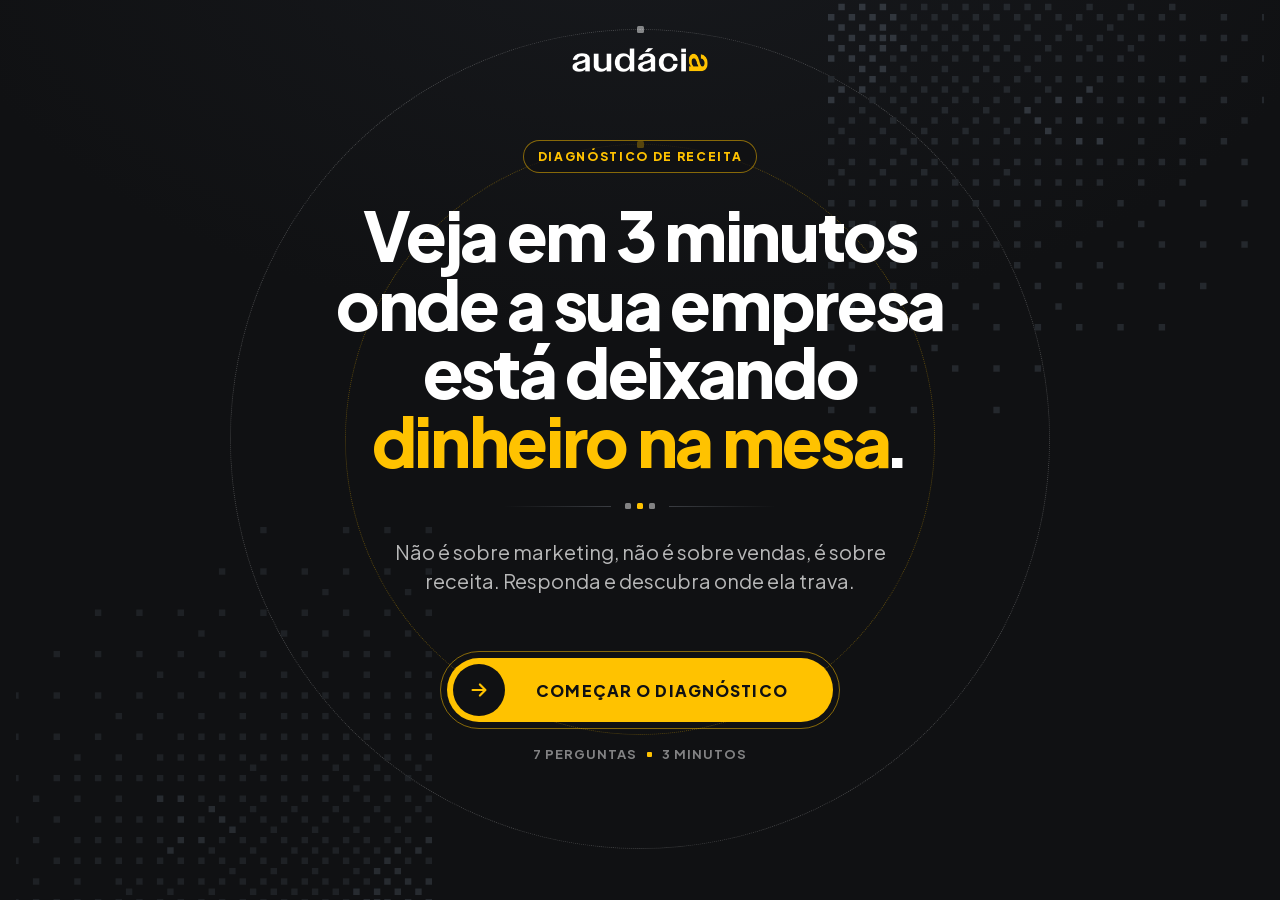
==== diagnostico/index.html @ 3add1a3a "Quiz da receita: v1 · 12/10/2026 (prévia)" ====
<!doctype html>
<html lang="pt-BR">
<head>
<meta charset="utf-8">
<meta name="viewport" content="width=device-width, initial-scale=1, viewport-fit=cover">
<meta name="robots" content="noindex, nofollow">
<meta name="theme-color" content="#101113">
<title>Diagnóstico de receita · Audácia</title>
<meta name="description" content="Não é sobre marketing, não é sobre vendas, é sobre receita. Responda e descubra onde ela trava.">
<meta property="og:type" content="website">
<meta property="og:locale" content="pt_BR">
<meta property="og:site_name" content="Audácia">
<meta property="og:title" content="Veja em 3 minutos onde a sua empresa está deixando dinheiro na mesa.">
<meta property="og:description" content="Não é sobre marketing, não é sobre vendas, é sobre receita. Responda e descubra onde ela trava.">
<meta property="og:url" content="https://audacia.marketing/diagnostico/">
<meta property="og:image" content="https://audacia.marketing/diagnostico/og.png?v=39b192f3">
<meta property="og:image:width" content="1200">
<meta property="og:image:height" content="630">
<meta property="og:image:alt" content="Veja em 3 minutos onde a sua empresa está deixando dinheiro na mesa.">
<meta name="twitter:card" content="summary_large_image">
<meta name="twitter:title" content="Veja em 3 minutos onde a sua empresa está deixando dinheiro na mesa.">
<meta name="twitter:description" content="Não é sobre marketing, não é sobre vendas, é sobre receita. Responda e descubra onde ela trava.">
<meta name="twitter:image" content="https://audacia.marketing/diagnostico/og.png?v=39b192f3">
<!-- ══════════ bloco de medição (gerado pelo montar.mjs a partir do quiz.config.js) ══════════ -->
<script>window.QUIZ_RUNTIME={servidor:"https://uwsrhlifgdpmkezduimk.supabase.co/functions/v1/audacia-quiz"};window.AUDACIA_TRACKER={endpoint:"https://uwsrhlifgdpmkezduimk.supabase.co/functions/v1/tracker-pixel",key:"531800281d17a03a5f799f5c4f04bb41"};</script>
<script src="tracker.js" defer></script>
<!-- ══════════ fim do bloco de medição ══════════ -->
<link rel="preload" href="fontes/plus-jakarta-sans-latin.woff2" as="font" type="font/woff2" crossorigin>
<link rel="stylesheet" href="estilo.css?v=35fe2734">
<script type="module" src="app.js?v=35fe2734"></script>
</head>
<body>
<div class="palco">
  <header class="topo">
    <img class="marca" src="marca/logo-480.png" width="480" height="85" alt="Audácia">
    <button class="voltar" id="voltar" type="button" hidden>Voltar</button>
  </header>

  <!-- abertura -->
  <section class="tela tela-abertura" data-tela="abertura">
    <div class="ab-anel" aria-hidden="true"><i></i><i></i></div>
    <div class="grafismo grafismo-a" aria-hidden="true"></div>
    <div class="grafismo grafismo-b" aria-hidden="true"></div>
    <div class="abertura-corpo">
      <p class="abertura-selo" id="abertura-selo">Diagnóstico de receita</p>
      <h1 class="abertura-titulo" id="abertura-titulo">Veja em 3 minutos onde a sua empresa está deixando <span class="acento">dinheiro na mesa</span><span class="pontuacao">.</span></h1>
      <div class="ornamento" aria-hidden="true"><i></i><span><b></b><b></b><b></b></span><i></i></div>
      <p class="abertura-apoio" id="abertura-apoio">Não é sobre marketing, não é sobre vendas, é sobre receita. Responda e descubra onde ela trava.</p>
    </div>
    <div class="abertura-pe">
      <button class="cta" id="comecar" type="button">
        <span class="cta-pista">
          <span class="cta-disco" aria-hidden="true"><svg viewBox="0 0 24 24"><path d="M5 12h13M13 6l6 6-6 6"/></svg></span>
          <span class="cta-txt" id="comecar-txt">Começar o diagnóstico</span>
          <span class="cta-brilho" aria-hidden="true"></span>
        </span>
      </button>
      <p class="abertura-linha" id="abertura-linha"><span>7 perguntas</span><b></b><span>3 minutos</span></p>
    </div>
  </section>

  <!-- pergunta -->
  <section class="tela tela-pergunta" data-tela="pergunta" hidden>
    <aside class="trilha" aria-hidden="true">
      <p class="trilha-n"><b id="trilha-n">1</b><span> de <span id="trilha-total">7</span></span></p>
      <ol class="trilha-blocos" id="trilha-blocos"></ol>
    </aside>
    <div class="pergunta-coluna">
      <div class="progresso" role="progressbar" aria-valuemin="0" aria-valuemax="7" aria-valuenow="1" aria-label="Progresso">
        <div class="progresso-trilho"><div class="progresso-barra" id="progresso-barra"></div></div>
        <div class="progresso-txt"><span><span id="progresso-n">1</span> de <span id="progresso-total">7</span></span><span class="progresso-bloco" id="progresso-bloco"></span></div>
      </div>
      <div class="pergunta" id="pergunta">
        <h2 class="pergunta-titulo" id="pergunta-titulo" tabindex="-1"></h2>
        <div class="opcoes" id="opcoes" role="radiogroup" aria-labelledby="pergunta-titulo"></div>
      </div>
    </div>
  </section>

  <!-- captura -->
  <section class="tela tela-captura" data-tela="captura" hidden>
    <div class="captura-cabeca">
      <div class="progresso progresso-cheio" aria-hidden="true">
        <div class="progresso-trilho"><div class="progresso-barra" style="width:100%"></div></div>
      </div>
      <div class="ornamento ornamento-cheio" aria-hidden="true"><i></i><span><b></b><b></b><b></b></span><i></i></div>
      <h2 class="captura-titulo" id="captura-titulo" tabindex="-1"></h2>
    </div>
    <form class="form" id="form" novalidate>
      <label class="campo"><span id="l-nome"></span>
        <input name="nome" id="f-nome" autocomplete="name" required maxlength="120"></label>
      <label class="campo"><span id="l-whatsapp"></span>
        <input name="whatsapp" id="f-whatsapp" type="tel" inputmode="numeric" autocomplete="tel-national" placeholder="(00) 00000-0000" required maxlength="16"></label>
      <label class="campo"><span id="l-empresa"></span>
        <input name="empresa" id="f-empresa" autocomplete="organization" required maxlength="120"></label>
      <label class="campo campo-lista"><span id="l-segmento"></span>
        <select name="segmento" id="f-segmento"><option value="">Escolha</option></select></label>
      <label class="campo" id="campo-outro" hidden><span id="l-segmento-outro"></span>
        <input name="segmento_outro" id="f-segmento-outro" maxlength="80"></label>
      <fieldset class="faixas"><legend id="l-faturamento"></legend><div id="f-faturamento"></div></fieldset>
      <label class="autoriza"><input type="checkbox" id="f-autoriza" required><span id="l-autoriza"></span></label>
      <p class="form-erro" id="form-erro" role="alert" hidden></p>
      <button class="cta" id="enviar" type="submit">
        <span class="cta-pista">
          <span class="cta-disco" aria-hidden="true"><svg viewBox="0 0 24 24"><path d="M5 12h13M13 6l6 6-6 6"/></svg></span>
          <span class="cta-txt" id="enviar-txt"></span>
          <span class="cta-brilho" aria-hidden="true"></span>
        </span>
      </button>
    </form>
  </section>

  <!-- resultado -->
  <section class="tela tela-resultado" data-tela="resultado" hidden>
    <div class="resultado-notas">
      <p class="rotulo" id="r-rotulo-notas"></p>
      <div class="notas" id="notas"></div>
    </div>
    <div class="resultado-leitura">
      <div class="diagnostico">
        <div class="ornamento" aria-hidden="true"><i></i><span><b></b><b></b><b></b></span><i></i></div>
        <h2 class="diag-titulo" id="diag-titulo" tabindex="-1"></h2>
        <p class="diag-texto" id="diag-texto"></p>
      </div>
      <div class="video" id="video"></div>
    </div>
  </section>
</div>
</body>
</html>
---- diagnostico/estilo.css ----
/* Audácia · quiz da receita.
   Celular primeiro e centralizado (pedido dele, 12/10). Computador tem layout próprio a partir de
   1024px: abertura em palco, pergunta com a trilha dos três blocos ao lado, captura e resultado
   em duas colunas.
   Tokens da home da Audácia: preto #101113, amarelo #ffc200, Plus Jakarta Sans, botão em pílula,
   campo em LINHA com o foco no filete, linguagem de pontos (quadradinhos). */
@font-face {
  font-family: 'Plus Jakarta Sans';
  src: url('fontes/plus-jakarta-sans-latin.woff2') format('woff2');
  font-weight: 200 800;
  font-display: swap;
}
:root {
  --preto: #101113;
  --preto-elevado: #16181b;
  --preto-elevado-2: #1c2025;
  --amarelo: #ffc200;
  --amarelo-hover: #e6af00;
  --amarelo-ativo: #c99700;
  --amarelo-fundo: #1f1c12;
  --amarelo-filete: rgba(255, 194, 0, 0.5);
  --branco: #ffffff;
  --branco-70: rgba(255, 255, 255, 0.70);
  --branco-48: rgba(255, 255, 255, 0.48);
  --ponto-vazio: #2a2d30;
  --borda: #3a3d42;
  --erro: #ff6a55;
  --raio-m: 1rem;
  --raio-pilula: 999px;
  --fonte: 'Plus Jakarta Sans', system-ui, -apple-system, sans-serif;
  --dur: 220ms;
  --curva: cubic-bezier(0.2, 0.7, 0.2, 1);
}
* { box-sizing: border-box; }
html { -webkit-text-size-adjust: 100%; }
body {
  margin: 0;
  background: var(--preto);
  color: var(--branco);
  font-family: var(--fonte);
  font-size: 1.0625rem;
  line-height: 1.45;
  -webkit-font-smoothing: antialiased;
}
button, input, select { font: inherit; color: inherit; }
[hidden] { display: none !important; }

.palco {
  position: relative;
  max-width: 34rem;
  margin: 0 auto;
  min-height: 100svh;
  padding: max(16px, env(safe-area-inset-top)) 20px max(24px, env(safe-area-inset-bottom));
  display: flex;
  flex-direction: column;
  overflow: hidden;
}
.topo {
  position: relative;
  z-index: 3;
  display: flex;
  align-items: center;
  justify-content: center;
  height: 44px;
  margin-bottom: 8px;
}
.marca { width: 116px; height: auto; display: block; }
.voltar {
  position: absolute;
  left: 0;
  top: 50%;
  transform: translateY(-50%);
  background: none;
  border: 0;
  padding: 10px 12px 10px 0;
  color: var(--branco-70);
  font-size: 0.875rem;
  font-weight: 600;
  cursor: pointer;
}
.voltar::before { content: '← '; }
.voltar:hover { color: var(--branco); }

.tela { position: relative; flex: 1; display: flex; flex-direction: column; animation: entra 420ms var(--curva) both; }
@keyframes entra { from { opacity: 0; transform: translateY(12px); } to { opacity: 1; transform: none; } }

.rotulo {
  margin: 0 0 14px;
  font-size: 0.8125rem;
  font-weight: 700;
  letter-spacing: 0.1em;
  text-transform: uppercase;
  color: var(--branco-48);
  text-align: center;
}

/* ── ornamento: filete · três pontos (o do meio amarelo) · filete ── */
.ornamento {
  display: flex;
  align-items: center;
  justify-content: center;
  gap: 14px;
  width: min(100%, 17rem);
  margin: 0 auto;
}
.ornamento i { flex: 1; height: 1px; background: linear-gradient(90deg, transparent, var(--borda)); }
.ornamento i:last-child { background: linear-gradient(90deg, var(--borda), transparent); }
.ornamento span { display: flex; gap: 6px; }
.ornamento b { width: 6px; height: 6px; border-radius: 1.5px; background: var(--branco-48); }
.ornamento b:nth-child(2) { background: var(--amarelo); }

/* ── o botão de começar: pista amarela dentro de um anel, disco com a seta que desliza no toque ── */
.cta {
  position: relative;
  display: block;
  width: 100%;
  max-width: 23rem;
  margin: 0 auto;
  padding: 6px;
  border: 1.5px solid var(--amarelo-filete);
  border-radius: var(--raio-pilula);
  background: transparent;
  cursor: pointer;
  -webkit-tap-highlight-color: transparent;
}
.cta::after { /* o anel respira pra fora, devagar */
  content: '';
  position: absolute;
  inset: -1.5px;
  border-radius: inherit;
  border: 1.5px solid var(--amarelo);
  opacity: 0;
  animation: anel 2.8s var(--curva) infinite 1.4s;
  pointer-events: none;
}
@keyframes anel { 0% { opacity: 0.55; transform: scale(1); } 70%, 100% { opacity: 0; transform: scale(1.08, 1.35); } }
.cta-pista {
  position: relative;
  display: flex;
  align-items: center;
  height: 60px;
  border-radius: var(--raio-pilula);
  background: var(--amarelo);
  overflow: hidden;
  transition: background var(--dur);
}
.cta-disco {
  position: absolute;
  z-index: 2;
  left: 6px;
  top: 50%;
  display: grid;
  place-items: center;
  width: 48px;
  height: 48px;
  margin-top: -24px;
  border-radius: 50%;
  background: var(--preto);
  transition: left 420ms var(--curva);
}
.cta-disco svg { width: 22px; height: 22px; fill: none; stroke: var(--amarelo); stroke-width: 2.4; stroke-linecap: round; stroke-linejoin: round; animation: seta 1.8s ease-in-out infinite; }
@keyframes seta { 0%, 100% { transform: translateX(-1px); } 50% { transform: translateX(3px); } }
.cta-txt {
  position: relative;
  z-index: 1;
  flex: 1;
  padding: 0 22px 0 62px;
  text-align: center;
  color: var(--preto);
  font-size: 0.9375rem;
  font-weight: 800;
  letter-spacing: 0.07em;
  text-transform: uppercase;
  white-space: nowrap;
  transition: opacity 260ms;
}
.cta-brilho {
  position: absolute;
  inset: 0;
  background: linear-gradient(105deg, transparent 35%, rgba(255, 255, 255, 0.55) 50%, transparent 65%);
  transform: translateX(-110%);
  animation: brilho 4.2s ease-in-out infinite 0.8s;
  pointer-events: none;
}
@keyframes brilho { 0% { transform: translateX(-110%); } 30%, 100% { transform: translateX(110%); } }
.cta:hover .cta-pista { background: var(--amarelo-hover); }
.cta:active .cta-pista { background: var(--amarelo-ativo); }
.cta:focus-visible { outline: 2px solid var(--branco); outline-offset: 4px; }
.cta.indo .cta-disco { left: calc(100% - 54px); }
.cta.indo .cta-txt { opacity: 0; }
.cta.indo::after, .cta.indo .cta-brilho { animation: none; opacity: 0; }
.cta[aria-busy="true"] { pointer-events: none; }
.cta[aria-busy="true"] .cta-disco { left: calc(50% - 24px); }
.cta[aria-busy="true"] .cta-disco svg { display: none; }
.cta[aria-busy="true"] .cta-disco::after {
  content: ''; width: 20px; height: 20px; border-radius: 50%;
  border: 2.4px solid var(--amarelo); border-right-color: transparent; animation: gira 700ms linear infinite;
}
.cta[aria-busy="true"] .cta-txt { opacity: 0; }
@keyframes gira { to { transform: rotate(360deg); } }

/* ── abertura ── */
.tela-abertura { align-items: center; justify-content: center; gap: 44px; text-align: center; padding: 2vh 0 4vh; }
.ab-anel { /* órbita pontilhada atrás do título, com um ponto dando a volta em cada anel */
  position: absolute;
  z-index: 0;
  left: 50%;
  top: 38%;
  width: 150vw;
  max-width: 640px;
  aspect-ratio: 1;
  transform: translate(-50%, -50%);
  pointer-events: none;
}
.ab-anel i {
  position: absolute;
  inset: 0;
  border-radius: 50%;
  border: 1.5px dotted rgba(255, 255, 255, 0.22);
  animation: orbita 60s linear infinite;
}
.ab-anel i:last-child { inset: 14%; border-color: rgba(255, 194, 0, 0.3); animation-duration: 40s; animation-direction: reverse; }
.ab-anel i::before {
  content: '';
  position: absolute;
  left: 50%;
  top: -4px;
  width: 7px;
  height: 7px;
  margin-left: -3.5px;
  border-radius: 1.5px;
  background: var(--amarelo);
}
.ab-anel i:first-child::before { background: var(--branco-48); }
@keyframes orbita { to { transform: rotate(360deg); } }
.grafismo {
  position: absolute;
  z-index: 0;
  width: 360px;
  height: 360px;
  background: url('marca/canto-dither.svg') no-repeat center / contain;
  filter: brightness(1.8);
  pointer-events: none;
}
.grafismo-a { top: -120px; right: -170px; }
.grafismo-b { bottom: -150px; left: -190px; transform: rotate(180deg); opacity: 0.7; }
.abertura-corpo { position: relative; z-index: 1; display: flex; flex-direction: column; align-items: center; gap: 22px; padding-top: 2vh; }
.abertura-selo {
  margin: 0;
  padding: 7px 14px;
  border: 1px solid var(--amarelo-filete);
  border-radius: var(--raio-pilula);
  color: var(--amarelo);
  font-size: 0.75rem;
  font-weight: 800;
  letter-spacing: 0.14em;
  text-transform: uppercase;
  background: rgba(16, 17, 19, 0.7);
}
.abertura-titulo {
  margin: 0;
  font-size: clamp(2.3rem, 1.1rem + 6.4vw, 3.6rem);
  font-weight: 800;
  line-height: 1.02;
  letter-spacing: -0.035em;
  text-wrap: balance;
}
.acento { color: var(--amarelo); }
.pontuacao { margin-left: -0.1em; } /* o ponto da Plus Jakarta a 800 tem folga grande depois da palavra */
.abertura-apoio { margin: 0; max-width: 24rem; color: var(--branco-70); font-size: 1.0625rem; text-wrap: pretty; }
.abertura-pe { position: relative; z-index: 1; width: 100%; }
.abertura-linha {
  display: flex;
  align-items: center;
  justify-content: center;
  gap: 10px;
  margin: 16px 0 0;
  font-size: 0.8125rem;
  font-weight: 700;
  letter-spacing: 0.08em;
  text-transform: uppercase;
  color: var(--branco-48);
}
.abertura-linha b { width: 5px; height: 5px; border-radius: 1px; background: var(--amarelo); }

/* ── progresso ── */
.progresso { margin: 4px 0 32px; }
.progresso-trilho { height: 4px; border-radius: 4px; background: var(--ponto-vazio); overflow: hidden; }
.progresso-barra { height: 100%; width: 0; background: var(--amarelo); border-radius: 4px; transition: width 420ms var(--curva); }
.progresso-txt {
  display: flex;
  justify-content: center;
  gap: 10px;
  margin-top: 12px;
  font-size: 0.8125rem;
  font-weight: 600;
  color: var(--branco-48);
  font-variant-numeric: tabular-nums;
}
.progresso-txt > span:first-child span:first-child { color: var(--branco); }
.progresso-bloco { letter-spacing: 0.1em; text-transform: uppercase; font-weight: 800; color: var(--amarelo); }
.progresso-bloco::before { content: '·'; margin-right: 10px; color: var(--branco-48); }
.progresso-cheio { margin-bottom: 26px; }
.trilha { display: none; }

/* ── pergunta ── */
.pergunta { animation: entra 360ms var(--curva) both; }
.pergunta-titulo {
  margin: 0 0 28px;
  font-size: clamp(1.6rem, 1.1rem + 2.6vw, 2.15rem);
  font-weight: 750;
  line-height: 1.12;
  letter-spacing: -0.02em;
  text-align: center;
  text-wrap: balance;
  outline: none;
}
.opcoes { display: flex; flex-direction: column; gap: 10px; }
.opcao {
  display: flex;
  align-items: center;
  gap: 14px;
  width: 100%;
  min-height: 64px;
  padding: 14px 18px 14px 14px;
  border: 1px solid var(--borda);
  border-radius: var(--raio-m);
  background: var(--preto-elevado);
  text-align: left;
  font-size: 1.0625rem;
  font-weight: 600;
  line-height: 1.3;
  cursor: pointer;
  transition: border-color var(--dur), background var(--dur), transform var(--dur) var(--curva);
}
.opcao .letra {
  flex: none;
  display: grid;
  place-items: center;
  width: 32px;
  height: 32px;
  border-radius: 8px;
  background: var(--preto-elevado-2);
  color: var(--branco-70);
  font-size: 0.8125rem;
  font-weight: 800;
  transition: background var(--dur), color var(--dur);
}
@media (hover: hover) {
  .opcao:hover { border-color: var(--branco-48); }
  .opcao:hover .letra { color: var(--branco); }
}
.opcao:active { transform: scale(0.99); }
.opcao:focus-visible { outline: 2px solid var(--amarelo); outline-offset: 2px; }
.opcao[aria-checked="true"] { border-color: var(--amarelo); background: var(--amarelo-fundo); }
.opcao[aria-checked="true"] .letra { background: var(--amarelo); color: var(--preto); }

/* ── captura ── */
.captura-titulo {
  margin: 22px 0 30px;
  font-size: clamp(1.75rem, 1.2rem + 2.8vw, 2.35rem);
  font-weight: 800;
  line-height: 1.08;
  letter-spacing: -0.025em;
  text-align: center;
  text-wrap: balance;
  outline: none;
}
.form { display: flex; flex-direction: column; gap: 22px; }
.campo { display: block; }
.campo > span, .faixas legend {
  display: block;
  margin-bottom: 4px;
  padding: 0;
  font-size: 0.8125rem;
  font-weight: 700;
  letter-spacing: 0.06em;
  text-transform: uppercase;
  color: var(--branco-70);
}
.campo input, .campo select {
  display: block;
  width: 100%;
  height: 48px;
  padding: 0 2px;
  border: 0;
  border-bottom: 1.5px solid var(--borda);
  border-radius: 0;
  background: transparent;
  font-size: 1.125rem;
  font-weight: 600;
  outline: none;
  transition: border-color var(--dur);
  -webkit-appearance: none;
  appearance: none;
}
.campo input::placeholder { color: var(--branco-48); font-weight: 500; }
.campo input:focus, .campo select:focus { border-bottom-color: var(--amarelo); }
.campo-lista { position: relative; }
.campo-lista::after { content: '⌄'; position: absolute; right: 4px; bottom: 14px; color: var(--branco-48); pointer-events: none; }
.campo select option { background: var(--preto-elevado); color: var(--branco); }
.campo input[aria-invalid="true"] { border-bottom-color: var(--erro); }
.faixas { margin: 0; padding: 0; border: 0; min-width: 0; }
.faixas legend { margin-bottom: 12px; }
#f-faturamento { display: flex; flex-wrap: wrap; gap: 8px; }
.faixa { position: relative; }
.faixa input { position: absolute; opacity: 0; pointer-events: none; }
.faixa span {
  display: block;
  padding: 10px 14px;
  border: 1px solid var(--borda);
  border-radius: var(--raio-pilula);
  font-size: 0.9375rem;
  font-weight: 600;
  cursor: pointer;
  transition: border-color var(--dur), background var(--dur), color var(--dur);
}
.faixa input:checked + span { border-color: var(--amarelo); background: var(--amarelo); color: var(--preto); }
.faixa input:focus-visible + span { outline: 2px solid var(--amarelo); outline-offset: 2px; }
.autoriza { display: flex; gap: 12px; align-items: flex-start; font-size: 0.9375rem; color: var(--branco-70); cursor: pointer; }
.autoriza input {
  flex: none;
  width: 22px;
  height: 22px;
  margin: 1px 0 0;
  border: 1.5px solid var(--branco-48);
  border-radius: 6px;
  background: transparent;
  -webkit-appearance: none;
  appearance: none;
  display: grid;
  place-items: center;
  cursor: pointer;
}
.autoriza input:checked { background: var(--amarelo); border-color: var(--amarelo); }
.autoriza input:checked::after { content: ''; width: 10px; height: 6px; border: solid var(--preto); border-width: 0 0 2.5px 2.5px; transform: translateY(-1px) rotate(-45deg); }
.autoriza input:focus-visible { outline: 2px solid var(--amarelo); outline-offset: 2px; }
.autoriza.invalido input { border-color: var(--erro); }
.form-erro { margin: 0; color: var(--erro); font-size: 0.9375rem; font-weight: 600; text-align: center; }
.form .cta { margin-top: 8px; }

/* ── resultado ── */
.tela-resultado { padding-top: 8px; }
.notas { display: flex; flex-direction: column; gap: 10px; margin-bottom: 40px; }
.nota {
  display: grid;
  grid-template-columns: 1fr auto;
  align-items: end;
  gap: 4px 16px;
  padding: 18px 18px 16px;
  border: 1px solid var(--borda);
  border-radius: var(--raio-m);
  background: var(--preto-elevado);
}
.nota-nome { font-size: 1.0625rem; font-weight: 800; }
.nota-pergunta { grid-column: 1; font-size: 0.875rem; color: var(--branco-48); }
.nota-valor {
  grid-row: 1 / span 2;
  grid-column: 2;
  font-size: 2.75rem;
  font-weight: 800;
  line-height: 0.9;
  letter-spacing: -0.04em;
  font-variant-numeric: tabular-nums;
}
.nota-valor small { font-size: 0.9375rem; font-weight: 700; letter-spacing: 0; color: var(--branco-48); }
.nota-pontos { grid-column: 1 / -1; display: grid; grid-template-columns: repeat(10, 1fr); gap: 5px; margin-top: 12px; }
.nota-pontos i { display: block; aspect-ratio: 1; border-radius: 3px; background: var(--ponto-vazio); }
.nota-pontos i.cheio { background: var(--branco); }
.nota-pontos i.meio { background: linear-gradient(90deg, var(--branco) 50%, var(--ponto-vazio) 50%); }
.nota.furo { border-color: var(--amarelo); background: var(--amarelo-fundo); }
.nota.furo .nota-valor { grid-row: 2 / span 2; color: var(--amarelo); }
.nota.furo .nota-pontos i.cheio { background: var(--amarelo); }
.nota.furo .nota-pontos i.meio { background: linear-gradient(90deg, var(--amarelo) 50%, var(--ponto-vazio) 50%); }
.nota-selo {
  grid-column: 1 / -1;
  justify-self: start;
  margin-bottom: 6px;
  padding: 3px 9px;
  border-radius: var(--raio-pilula);
  background: var(--amarelo);
  color: var(--preto);
  font-size: 0.6875rem;
  font-weight: 800;
  letter-spacing: 0.1em;
  text-transform: uppercase;
}
.diagnostico { margin-bottom: 30px; text-align: center; }
.diagnostico .ornamento { margin-bottom: 26px; }
.diag-titulo {
  margin: 0 0 14px;
  font-size: clamp(2rem, 1.2rem + 4vw, 2.9rem);
  font-weight: 800;
  line-height: 1.04;
  letter-spacing: -0.03em;
  text-wrap: balance;
  outline: none;
}
.diag-texto { margin: 0 auto; max-width: 30rem; font-size: 1.1875rem; color: var(--branco-70); text-wrap: pretty; }
.video {
  position: relative;
  aspect-ratio: 4 / 5;
  max-height: 70svh;
  margin: 0 0 16px;
  border-radius: var(--raio-m);
  overflow: hidden;
  background: var(--preto-elevado);
}
.video iframe, .video video { position: absolute; inset: 0; width: 100%; height: 100%; border: 0; object-fit: cover; }
.video-reservado {
  position: absolute;
  inset: 0;
  display: flex;
  flex-direction: column;
  align-items: center;
  justify-content: center;
  gap: 14px;
  background: url('marca/radial-dither.svg') no-repeat center / 120%;
  color: var(--branco-70);
  font-size: 0.875rem;
  font-weight: 700;
  letter-spacing: 0.1em;
  text-transform: uppercase;
}
.video-reservado b {
  display: grid;
  place-items: center;
  width: 64px;
  height: 64px;
  border-radius: 50%;
  background: var(--amarelo);
  color: var(--preto);
  font-size: 1.25rem;
  padding-left: 4px;
  box-shadow: 0 0 0 8px rgba(255, 194, 0, 0.14);
}

/* ── tablet: a mesma coluna, mais ar ── */
@media (min-width: 640px) {
  .palco { padding-top: 28px; }
  .marca { width: 128px; }
  .grafismo { width: 480px; height: 480px; }
  .video { aspect-ratio: 16 / 10; }
}

/* ── computador ── */
@media (min-width: 1024px) {
  body { background: radial-gradient(1200px 700px at 50% -10%, #17191d 0%, var(--preto) 60%); }
  .palco { max-width: 78rem; padding: 32px 56px 48px; }
  .topo { height: 56px; margin-bottom: 0; }
  .marca { width: 136px; }
  .voltar { font-size: 0.9375rem; }
  .tela { padding-top: 40px; }

  /* abertura: palco centrado */
  .tela-abertura { justify-content: center; gap: 56px; padding-top: 0; min-height: calc(100svh - 140px); }
  .ab-anel { top: 46%; width: 820px; max-width: none; }
  .grafismo { width: 620px; height: 620px; }
  .grafismo-a { top: -260px; right: -240px; }
  .grafismo-b { bottom: -260px; left: -260px; }
  .abertura-corpo { gap: 28px; padding-top: 0; }
  .abertura-titulo { max-width: 17ch; font-size: clamp(3.6rem, 1rem + 4vw, 5.25rem); }
  .abertura-apoio { max-width: 34rem; font-size: 1.25rem; }
  .abertura-pe { padding-top: 0; }
  .cta { max-width: 25rem; }
  .cta-pista { height: 64px; }
  .cta-disco { width: 52px; height: 52px; margin-top: -26px; }
  .cta.indo .cta-disco { left: calc(100% - 58px); }
  .cta-txt { padding-left: 66px; font-size: 1rem; }

  /* pergunta: a trilha dos três blocos à esquerda, a pergunta à direita */
  .tela-pergunta {
    display: grid;
    grid-template-columns: 300px minmax(0, 1fr);
    gap: 96px;
    align-items: center;
    min-height: calc(100svh - 160px);
    padding-bottom: 40px;
  }
  .trilha { display: block; align-self: center; padding-right: 48px; border-right: 1px solid var(--borda); }
  .trilha-n { margin: 0 0 36px; display: flex; align-items: baseline; gap: 10px; font-variant-numeric: tabular-nums; }
  .trilha-n b { font-size: 6.5rem; font-weight: 800; line-height: 0.8; letter-spacing: -0.05em; color: var(--amarelo); }
  .trilha-n > span { font-size: 1.125rem; font-weight: 700; color: var(--branco-48); }
  .trilha-blocos { list-style: none; margin: 0; padding: 0; display: flex; flex-direction: column; gap: 22px; }
  .trilha-blocos li { display: grid; grid-template-columns: 14px 1fr; gap: 4px 16px; align-items: center; color: var(--branco-48); transition: color var(--dur); }
  .trilha-blocos li i { width: 10px; height: 10px; border-radius: 2px; border: 1.5px solid var(--borda); }
  .trilha-blocos li b { font-size: 1.125rem; font-weight: 800; }
  .trilha-blocos li span { grid-column: 2; font-size: 0.875rem; }
  .trilha-blocos li.feito { color: var(--branco-70); }
  .trilha-blocos li.feito i { background: var(--branco-70); border-color: var(--branco-70); }
  .trilha-blocos li.atual { color: var(--branco); }
  .trilha-blocos li.atual i { background: var(--amarelo); border-color: var(--amarelo); box-shadow: 0 0 0 5px rgba(255, 194, 0, 0.16); }
  .pergunta-coluna { max-width: 44rem; }
  .progresso { margin-bottom: 44px; }
  .progresso-txt { justify-content: flex-start; }
  .pergunta-titulo { text-align: left; font-size: clamp(2.2rem, 1rem + 1.9vw, 2.9rem); margin-bottom: 36px; }
  .opcoes { display: grid; grid-template-columns: 1fr 1fr; gap: 12px; }
  .opcao { min-height: 84px; padding: 18px 22px 18px 18px; font-size: 1.125rem; }

  /* captura: título à esquerda, formulário à direita */
  .tela-captura {
    display: grid;
    grid-template-columns: minmax(0, 1fr) minmax(0, 30rem);
    gap: 96px;
    align-items: center;
    min-height: calc(100svh - 160px);
  }
  .captura-cabeca .progresso { display: none; }
  .captura-cabeca .ornamento { margin: 0; justify-content: flex-start; width: 12rem; }
  .captura-cabeca .ornamento i:first-child { display: none; }
  .captura-titulo { text-align: left; font-size: clamp(2.8rem, 1rem + 3vw, 4rem); max-width: 14ch; margin: 28px 0 0; }
  .form-erro { text-align: left; }
  .form .cta { margin-left: 0; }

  /* resultado: as notas à esquerda, a leitura e o vídeo à direita */
  .tela-resultado {
    display: grid;
    grid-template-columns: minmax(0, 26rem) minmax(0, 1fr);
    gap: 80px;
    align-items: start;
    padding-top: 56px;
  }
  .resultado-notas { position: sticky; top: 32px; }
  .resultado-notas .rotulo { text-align: left; }
  .notas { margin-bottom: 0; }
  .diagnostico { text-align: left; }
  .diagnostico .ornamento { margin: 0 0 26px; justify-content: flex-start; width: 12rem; }
  .diagnostico .ornamento i:first-child { display: none; }
  .diag-titulo { font-size: clamp(2.8rem, 1rem + 2.8vw, 3.8rem); max-width: 15ch; }
  .diag-texto { margin: 0; font-size: 1.3125rem; max-width: 34rem; }
  .video { aspect-ratio: 16 / 9; max-height: none; }
}

@media (prefers-reduced-motion: reduce) {
  *, *::before, *::after { animation: none !important; transition: none !important; }
}
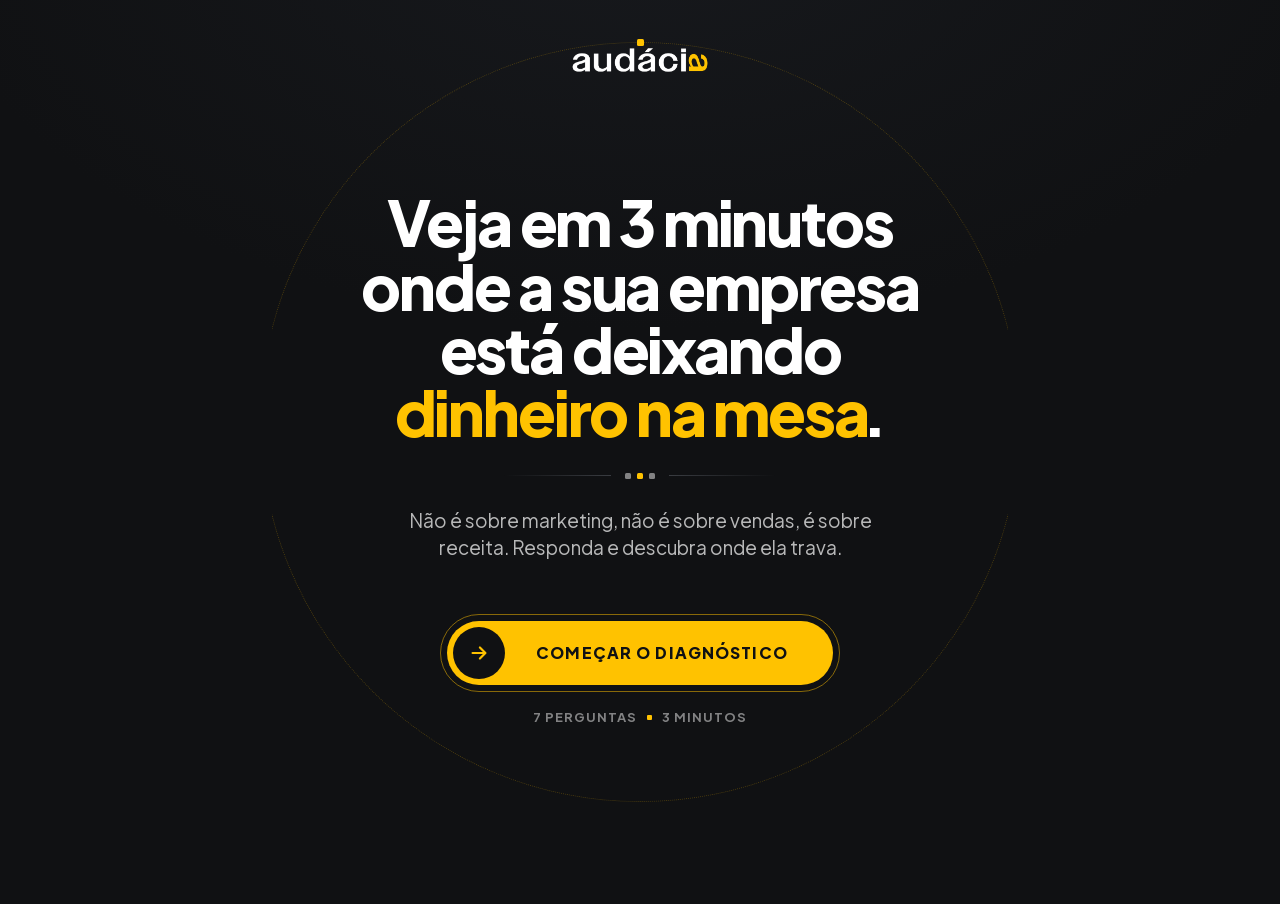
==== commit 97945d65: "Quiz da receita: v1 · 12/10/2026 (prévia)" ====
--- a/diagnostico/index.html
+++ b/diagnostico/index.html
@@ -26,8 +26,8 @@
 <script src="tracker.js" defer></script>
 <!-- ══════════ fim do bloco de medição ══════════ -->
 <link rel="preload" href="fontes/plus-jakarta-sans-latin.woff2" as="font" type="font/woff2" crossorigin>
-<link rel="stylesheet" href="estilo.css?v=35fe2734">
-<script type="module" src="app.js?v=35fe2734"></script>
+<link rel="stylesheet" href="estilo.css?v=205d8bce">
+<script type="module" src="app.js?v=205d8bce"></script>
 </head>
 <body>
 <div class="palco">
@@ -38,11 +38,8 @@
 
   <!-- abertura -->
   <section class="tela tela-abertura" data-tela="abertura">
-    <div class="ab-anel" aria-hidden="true"><i></i><i></i></div>
-    <div class="grafismo grafismo-a" aria-hidden="true"></div>
-    <div class="grafismo grafismo-b" aria-hidden="true"></div>
+    <div class="ab-anel" aria-hidden="true"><i></i></div>
     <div class="abertura-corpo">
-      <p class="abertura-selo" id="abertura-selo">Diagnóstico de receita</p>
       <h1 class="abertura-titulo" id="abertura-titulo">Veja em 3 minutos onde a sua empresa está deixando <span class="acento">dinheiro na mesa</span><span class="pontuacao">.</span></h1>
       <div class="ornamento" aria-hidden="true"><i></i><span><b></b><b></b><b></b></span><i></i></div>
       <p class="abertura-apoio" id="abertura-apoio">Não é sobre marketing, não é sobre vendas, é sobre receita. Responda e descubra onde ela trava.</p>
@@ -61,14 +58,10 @@
 
   <!-- pergunta -->
   <section class="tela tela-pergunta" data-tela="pergunta" hidden>
-    <aside class="trilha" aria-hidden="true">
-      <p class="trilha-n"><b id="trilha-n">1</b><span> de <span id="trilha-total">7</span></span></p>
-      <ol class="trilha-blocos" id="trilha-blocos"></ol>
-    </aside>
     <div class="pergunta-coluna">
       <div class="progresso" role="progressbar" aria-valuemin="0" aria-valuemax="7" aria-valuenow="1" aria-label="Progresso">
+        <div class="progresso-txt"><span class="progresso-bloco" id="progresso-bloco"></span><span class="progresso-pct" id="progresso-pct">0%</span></div>
         <div class="progresso-trilho"><div class="progresso-barra" id="progresso-barra"></div></div>
-        <div class="progresso-txt"><span><span id="progresso-n">1</span> de <span id="progresso-total">7</span></span><span class="progresso-bloco" id="progresso-bloco"></span></div>
       </div>
       <div class="pergunta" id="pergunta">
         <h2 class="pergunta-titulo" id="pergunta-titulo" tabindex="-1"></h2>
--- a/diagnostico/estilo.css
+++ b/diagnostico/estilo.css
@@ -1,7 +1,6 @@
 /* Audácia · quiz da receita.
-   Celular primeiro e centralizado (pedido dele, 12/10). Computador tem layout próprio a partir de
-   1024px: abertura em palco, pergunta com a trilha dos três blocos ao lado, captura e resultado
-   em duas colunas.
+   Celular primeiro e centralizado (pedido dele, 12/10). No computador é a mesma coluna única,
+   maior; duas colunas foram reprovadas na rodada 2 (difícil de entender à primeira vista).
    Tokens da home da Audácia: preto #101113, amarelo #ffc200, Plus Jakarta Sans, botão em pílula,
    campo em LINHA com o foco no filete, linguagem de pontos (quadradinhos). */
 @font-face {
@@ -216,10 +215,9 @@
   position: absolute;
   inset: 0;
   border-radius: 50%;
-  border: 1.5px dotted rgba(255, 255, 255, 0.22);
+  border: 1.5px dotted rgba(255, 194, 0, 0.24);
   animation: orbita 60s linear infinite;
 }
-.ab-anel i:last-child { inset: 14%; border-color: rgba(255, 194, 0, 0.3); animation-duration: 40s; animation-direction: reverse; }
 .ab-anel i::before {
   content: '';
   position: absolute;
@@ -231,32 +229,8 @@
   border-radius: 1.5px;
   background: var(--amarelo);
 }
-.ab-anel i:first-child::before { background: var(--branco-48); }
 @keyframes orbita { to { transform: rotate(360deg); } }
-.grafismo {
-  position: absolute;
-  z-index: 0;
-  width: 360px;
-  height: 360px;
-  background: url('marca/canto-dither.svg') no-repeat center / contain;
-  filter: brightness(1.8);
-  pointer-events: none;
-}
-.grafismo-a { top: -120px; right: -170px; }
-.grafismo-b { bottom: -150px; left: -190px; transform: rotate(180deg); opacity: 0.7; }
 .abertura-corpo { position: relative; z-index: 1; display: flex; flex-direction: column; align-items: center; gap: 22px; padding-top: 2vh; }
-.abertura-selo {
-  margin: 0;
-  padding: 7px 14px;
-  border: 1px solid var(--amarelo-filete);
-  border-radius: var(--raio-pilula);
-  color: var(--amarelo);
-  font-size: 0.75rem;
-  font-weight: 800;
-  letter-spacing: 0.14em;
-  text-transform: uppercase;
-  background: rgba(16, 17, 19, 0.7);
-}
 .abertura-titulo {
   margin: 0;
   font-size: clamp(2.3rem, 1.1rem + 6.4vw, 3.6rem);
@@ -289,19 +263,18 @@
 .progresso-barra { height: 100%; width: 0; background: var(--amarelo); border-radius: 4px; transition: width 420ms var(--curva); }
 .progresso-txt {
   display: flex;
-  justify-content: center;
+  justify-content: space-between;
   gap: 10px;
-  margin-top: 12px;
+  margin-bottom: 10px;
   font-size: 0.8125rem;
-  font-weight: 600;
-  color: var(--branco-48);
+  font-weight: 800;
+  letter-spacing: 0.1em;
+  text-transform: uppercase;
   font-variant-numeric: tabular-nums;
 }
-.progresso-txt > span:first-child span:first-child { color: var(--branco); }
-.progresso-bloco { letter-spacing: 0.1em; text-transform: uppercase; font-weight: 800; color: var(--amarelo); }
-.progresso-bloco::before { content: '·'; margin-right: 10px; color: var(--branco-48); }
+.progresso-bloco { color: var(--amarelo); }
+.progresso-pct { color: var(--branco-48); }
 .progresso-cheio { margin-bottom: 26px; }
-.trilha { display: none; }
 
 /* ── pergunta ── */
 .pergunta { animation: entra 360ms var(--curva) both; }
@@ -539,96 +512,40 @@
 @media (min-width: 640px) {
   .palco { padding-top: 28px; }
   .marca { width: 128px; }
-  .grafismo { width: 480px; height: 480px; }
   .video { aspect-ratio: 16 / 10; }
 }
 
-/* ── computador ── */
+/* ── computador: a mesma coluna única e centrada do celular, só maior (pedido dele, 12/10:
+   nada de duas colunas, nem na pergunta nem no resultado) ── */
 @media (min-width: 1024px) {
   body { background: radial-gradient(1200px 700px at 50% -10%, #17191d 0%, var(--preto) 60%); }
-  .palco { max-width: 78rem; padding: 32px 56px 48px; }
+  .palco { max-width: 46rem; padding: 32px 32px 56px; }
   .topo { height: 56px; margin-bottom: 0; }
   .marca { width: 136px; }
   .voltar { font-size: 0.9375rem; }
   .tela { padding-top: 40px; }
 
-  /* abertura: palco centrado */
-  .tela-abertura { justify-content: center; gap: 56px; padding-top: 0; min-height: calc(100svh - 140px); }
-  .ab-anel { top: 46%; width: 820px; max-width: none; }
-  .grafismo { width: 620px; height: 620px; }
-  .grafismo-a { top: -260px; right: -240px; }
-  .grafismo-b { bottom: -260px; left: -260px; }
-  .abertura-corpo { gap: 28px; padding-top: 0; }
-  .abertura-titulo { max-width: 17ch; font-size: clamp(3.6rem, 1rem + 4vw, 5.25rem); }
-  .abertura-apoio { max-width: 34rem; font-size: 1.25rem; }
-  .abertura-pe { padding-top: 0; }
+  .tela-abertura { min-height: calc(100svh - 140px); padding-top: 0; gap: 52px; }
+  .ab-anel { top: 44%; width: 760px; max-width: none; }
+  .abertura-corpo { gap: 28px; }
+  .abertura-titulo { max-width: 17ch; font-size: clamp(3.4rem, 1rem + 3.6vw, 4.75rem); }
+  .abertura-apoio { max-width: 32rem; font-size: 1.1875rem; }
   .cta { max-width: 25rem; }
   .cta-pista { height: 64px; }
   .cta-disco { width: 52px; height: 52px; margin-top: -26px; }
   .cta.indo .cta-disco { left: calc(100% - 58px); }
   .cta-txt { padding-left: 66px; font-size: 1rem; }
 
-  /* pergunta: a trilha dos três blocos à esquerda, a pergunta à direita */
-  .tela-pergunta {
-    display: grid;
-    grid-template-columns: 300px minmax(0, 1fr);
-    gap: 96px;
-    align-items: center;
-    min-height: calc(100svh - 160px);
-    padding-bottom: 40px;
-  }
-  .trilha { display: block; align-self: center; padding-right: 48px; border-right: 1px solid var(--borda); }
-  .trilha-n { margin: 0 0 36px; display: flex; align-items: baseline; gap: 10px; font-variant-numeric: tabular-nums; }
-  .trilha-n b { font-size: 6.5rem; font-weight: 800; line-height: 0.8; letter-spacing: -0.05em; color: var(--amarelo); }
-  .trilha-n > span { font-size: 1.125rem; font-weight: 700; color: var(--branco-48); }
-  .trilha-blocos { list-style: none; margin: 0; padding: 0; display: flex; flex-direction: column; gap: 22px; }
-  .trilha-blocos li { display: grid; grid-template-columns: 14px 1fr; gap: 4px 16px; align-items: center; color: var(--branco-48); transition: color var(--dur); }
-  .trilha-blocos li i { width: 10px; height: 10px; border-radius: 2px; border: 1.5px solid var(--borda); }
-  .trilha-blocos li b { font-size: 1.125rem; font-weight: 800; }
-  .trilha-blocos li span { grid-column: 2; font-size: 0.875rem; }
-  .trilha-blocos li.feito { color: var(--branco-70); }
-  .trilha-blocos li.feito i { background: var(--branco-70); border-color: var(--branco-70); }
-  .trilha-blocos li.atual { color: var(--branco); }
-  .trilha-blocos li.atual i { background: var(--amarelo); border-color: var(--amarelo); box-shadow: 0 0 0 5px rgba(255, 194, 0, 0.16); }
-  .pergunta-coluna { max-width: 44rem; }
-  .progresso { margin-bottom: 44px; }
-  .progresso-txt { justify-content: flex-start; }
-  .pergunta-titulo { text-align: left; font-size: clamp(2.2rem, 1rem + 1.9vw, 2.9rem); margin-bottom: 36px; }
-  .opcoes { display: grid; grid-template-columns: 1fr 1fr; gap: 12px; }
-  .opcao { min-height: 84px; padding: 18px 22px 18px 18px; font-size: 1.125rem; }
-
-  /* captura: título à esquerda, formulário à direita */
-  .tela-captura {
-    display: grid;
-    grid-template-columns: minmax(0, 1fr) minmax(0, 30rem);
-    gap: 96px;
-    align-items: center;
-    min-height: calc(100svh - 160px);
-  }
-  .captura-cabeca .progresso { display: none; }
-  .captura-cabeca .ornamento { margin: 0; justify-content: flex-start; width: 12rem; }
-  .captura-cabeca .ornamento i:first-child { display: none; }
-  .captura-titulo { text-align: left; font-size: clamp(2.8rem, 1rem + 3vw, 4rem); max-width: 14ch; margin: 28px 0 0; }
-  .form-erro { text-align: left; }
-  .form .cta { margin-left: 0; }
-
-  /* resultado: as notas à esquerda, a leitura e o vídeo à direita */
-  .tela-resultado {
-    display: grid;
-    grid-template-columns: minmax(0, 26rem) minmax(0, 1fr);
-    gap: 80px;
-    align-items: start;
-    padding-top: 56px;
-  }
-  .resultado-notas { position: sticky; top: 32px; }
-  .resultado-notas .rotulo { text-align: left; }
-  .notas { margin-bottom: 0; }
-  .diagnostico { text-align: left; }
-  .diagnostico .ornamento { margin: 0 0 26px; justify-content: flex-start; width: 12rem; }
-  .diagnostico .ornamento i:first-child { display: none; }
-  .diag-titulo { font-size: clamp(2.8rem, 1rem + 2.8vw, 3.8rem); max-width: 15ch; }
-  .diag-texto { margin: 0; font-size: 1.3125rem; max-width: 34rem; }
-  .video { aspect-ratio: 16 / 9; max-height: none; }
+  .tela-pergunta, .tela-captura { justify-content: center; min-height: calc(100svh - 160px); padding-bottom: 40px; }
+  .pergunta-titulo { font-size: clamp(2.1rem, 1rem + 1.6vw, 2.6rem); margin-bottom: 36px; }
+  .opcao { min-height: 72px; font-size: 1.125rem; padding: 16px 22px 16px 16px; }
+  .captura-titulo { font-size: clamp(2.2rem, 1rem + 1.8vw, 2.8rem); }
+  .form { max-width: 34rem; margin: 0 auto; width: 100%; }
+
+  .tela-resultado { padding-top: 48px; }
+  .diag-titulo { font-size: clamp(2.6rem, 1rem + 2.2vw, 3.4rem); }
+  .diag-texto { font-size: 1.25rem; }
+  .video { aspect-ratio: 16 / 9; }
 }
 
 @media (prefers-reduced-motion: reduce) {
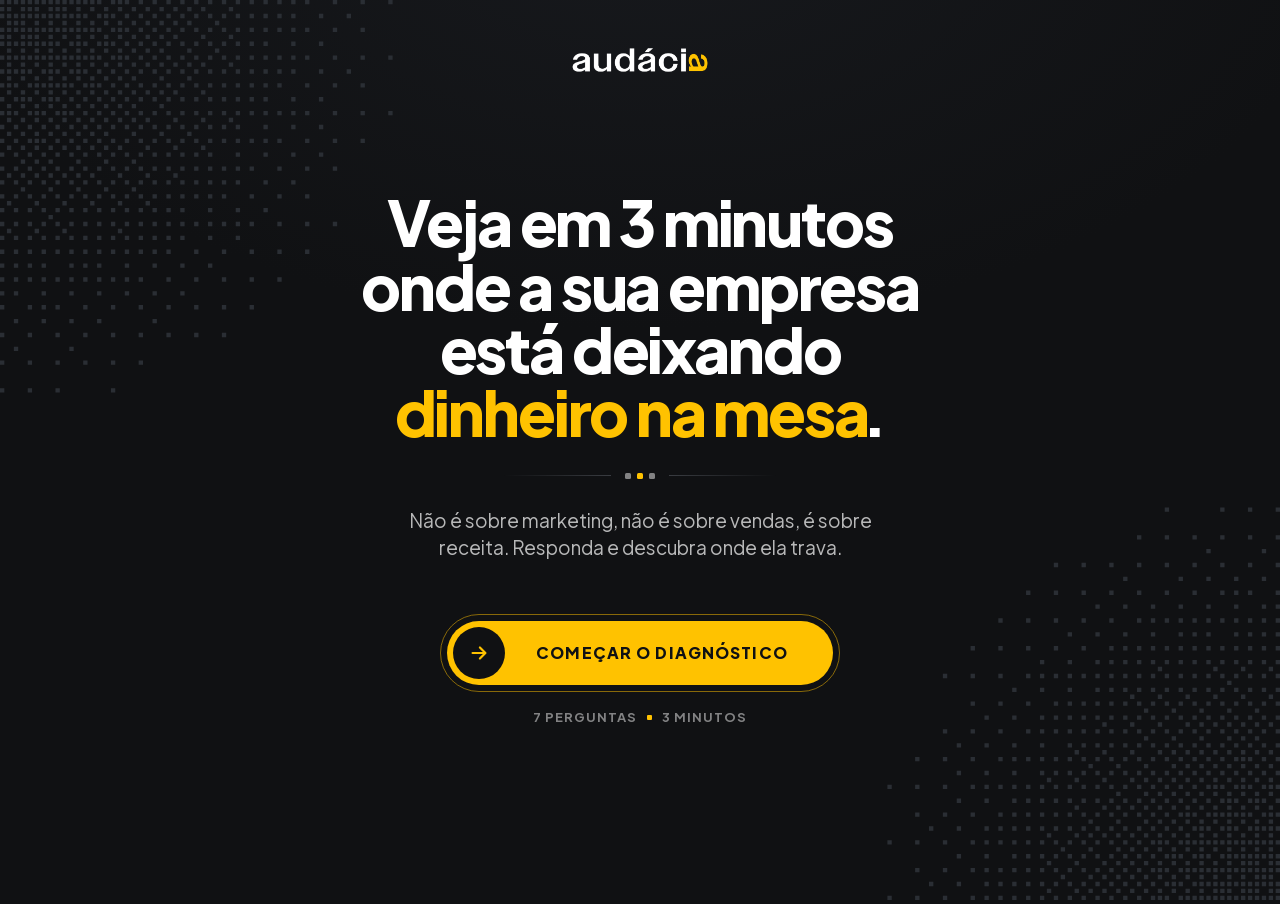
==== commit 564471ac: "Quiz da receita: v1 · 12/10/2026" ====
--- a/diagnostico/index.html
+++ b/diagnostico/index.html
@@ -26,10 +26,12 @@
 <script src="tracker.js" defer></script>
 <!-- ══════════ fim do bloco de medição ══════════ -->
 <link rel="preload" href="fontes/plus-jakarta-sans-latin.woff2" as="font" type="font/woff2" crossorigin>
-<link rel="stylesheet" href="estilo.css?v=205d8bce">
-<script type="module" src="app.js?v=205d8bce"></script>
+<link rel="stylesheet" href="estilo.css?v=fbb54f86">
+<script type="module" src="app.js?v=fbb54f86"></script>
 </head>
 <body>
+<div class="ab-canto ab-canto--topo" aria-hidden="true"></div>
+<div class="ab-canto ab-canto--pe" aria-hidden="true"></div>
 <div class="palco">
   <header class="topo">
     <img class="marca" src="marca/logo-480.png" width="480" height="85" alt="Audácia">
@@ -38,7 +40,6 @@
 
   <!-- abertura -->
   <section class="tela tela-abertura" data-tela="abertura">
-    <div class="ab-anel" aria-hidden="true"><i></i></div>
     <div class="abertura-corpo">
       <h1 class="abertura-titulo" id="abertura-titulo">Veja em 3 minutos onde a sua empresa está deixando <span class="acento">dinheiro na mesa</span><span class="pontuacao">.</span></h1>
       <div class="ornamento" aria-hidden="true"><i></i><span><b></b><b></b><b></b></span><i></i></div>
@@ -105,18 +106,16 @@
 
   <!-- resultado -->
   <section class="tela tela-resultado" data-tela="resultado" hidden>
+    <div class="diagnostico">
+      <div class="ornamento" aria-hidden="true"><i></i><span><b></b><b></b><b></b></span><i></i></div>
+      <h2 class="diag-titulo" id="diag-titulo" tabindex="-1"></h2>
+      <p class="diag-texto" id="diag-texto"></p>
+    </div>
     <div class="resultado-notas">
       <p class="rotulo" id="r-rotulo-notas"></p>
       <div class="notas" id="notas"></div>
     </div>
-    <div class="resultado-leitura">
-      <div class="diagnostico">
-        <div class="ornamento" aria-hidden="true"><i></i><span><b></b><b></b><b></b></span><i></i></div>
-        <h2 class="diag-titulo" id="diag-titulo" tabindex="-1"></h2>
-        <p class="diag-texto" id="diag-texto"></p>
-      </div>
-      <div class="video" id="video"></div>
-    </div>
+    <div class="video" id="video" hidden></div>
   </section>
 </div>
 </body>
--- a/diagnostico/estilo.css
+++ b/diagnostico/estilo.css
@@ -200,36 +200,23 @@
 
 /* ── abertura ── */
 .tela-abertura { align-items: center; justify-content: center; gap: 44px; text-align: center; padding: 2vh 0 4vh; }
-.ab-anel { /* órbita pontilhada atrás do título, com um ponto dando a volta em cada anel */
-  position: absolute;
+/* 13/10: o anel saiu (pedido dele: "não é o grafismo da Audácia"). No lugar, o grafismo de canto da
+   home (grafismos/canto-dither.svg), em dois cantos opostos da tela. Vai como máscara pra cor ficar
+   aqui: o cinza da home (#141619) some no celular, este se enxerga sem brigar com o título. */
+.ab-canto {
+  position: fixed;
   z-index: 0;
-  left: 50%;
-  top: 38%;
-  width: 150vw;
-  max-width: 640px;
+  width: clamp(10rem, 42vw, 26rem);
   aspect-ratio: 1;
-  transform: translate(-50%, -50%);
+  background: #2a2e34;
+  -webkit-mask: url('marca/canto-dither.svg') no-repeat 0 0 / 100% 100%;
+  mask: url('marca/canto-dither.svg') no-repeat 0 0 / 100% 100%;
   pointer-events: none;
 }
-.ab-anel i {
-  position: absolute;
-  inset: 0;
-  border-radius: 50%;
-  border: 1.5px dotted rgba(255, 194, 0, 0.24);
-  animation: orbita 60s linear infinite;
-}
-.ab-anel i::before {
-  content: '';
-  position: absolute;
-  left: 50%;
-  top: -4px;
-  width: 7px;
-  height: 7px;
-  margin-left: -3.5px;
-  border-radius: 1.5px;
-  background: var(--amarelo);
-}
-@keyframes orbita { to { transform: rotate(360deg); } }
+.ab-canto { display: none; }
+body:has(.tela-abertura:not([hidden])) .ab-canto { display: block; } /* só na abertura */
+.ab-canto--topo { top: 0; left: 0; }
+.ab-canto--pe { right: 0; bottom: 0; transform: rotate(180deg); }
 .abertura-corpo { position: relative; z-index: 1; display: flex; flex-direction: column; align-items: center; gap: 22px; padding-top: 2vh; }
 .abertura-titulo {
   margin: 0;
@@ -414,7 +401,8 @@
 
 /* ── resultado ── */
 .tela-resultado { padding-top: 8px; }
-.notas { display: flex; flex-direction: column; gap: 10px; margin-bottom: 40px; }
+.notas { display: flex; flex-direction: column; gap: 10px; }
+.video { margin-top: 40px; }
 .nota {
   display: grid;
   grid-template-columns: 1fr auto;
@@ -458,7 +446,7 @@
   letter-spacing: 0.1em;
   text-transform: uppercase;
 }
-.diagnostico { margin-bottom: 30px; text-align: center; }
+.diagnostico { margin-bottom: 44px; text-align: center; }
 .diagnostico .ornamento { margin-bottom: 26px; }
 .diag-titulo {
   margin: 0 0 14px;
@@ -474,7 +462,6 @@
   position: relative;
   aspect-ratio: 4 / 5;
   max-height: 70svh;
-  margin: 0 0 16px;
   border-radius: var(--raio-m);
   overflow: hidden;
   background: var(--preto-elevado);
@@ -526,7 +513,6 @@
   .tela { padding-top: 40px; }
 
   .tela-abertura { min-height: calc(100svh - 140px); padding-top: 0; gap: 52px; }
-  .ab-anel { top: 44%; width: 760px; max-width: none; }
   .abertura-corpo { gap: 28px; }
   .abertura-titulo { max-width: 17ch; font-size: clamp(3.4rem, 1rem + 3.6vw, 4.75rem); }
   .abertura-apoio { max-width: 32rem; font-size: 1.1875rem; }
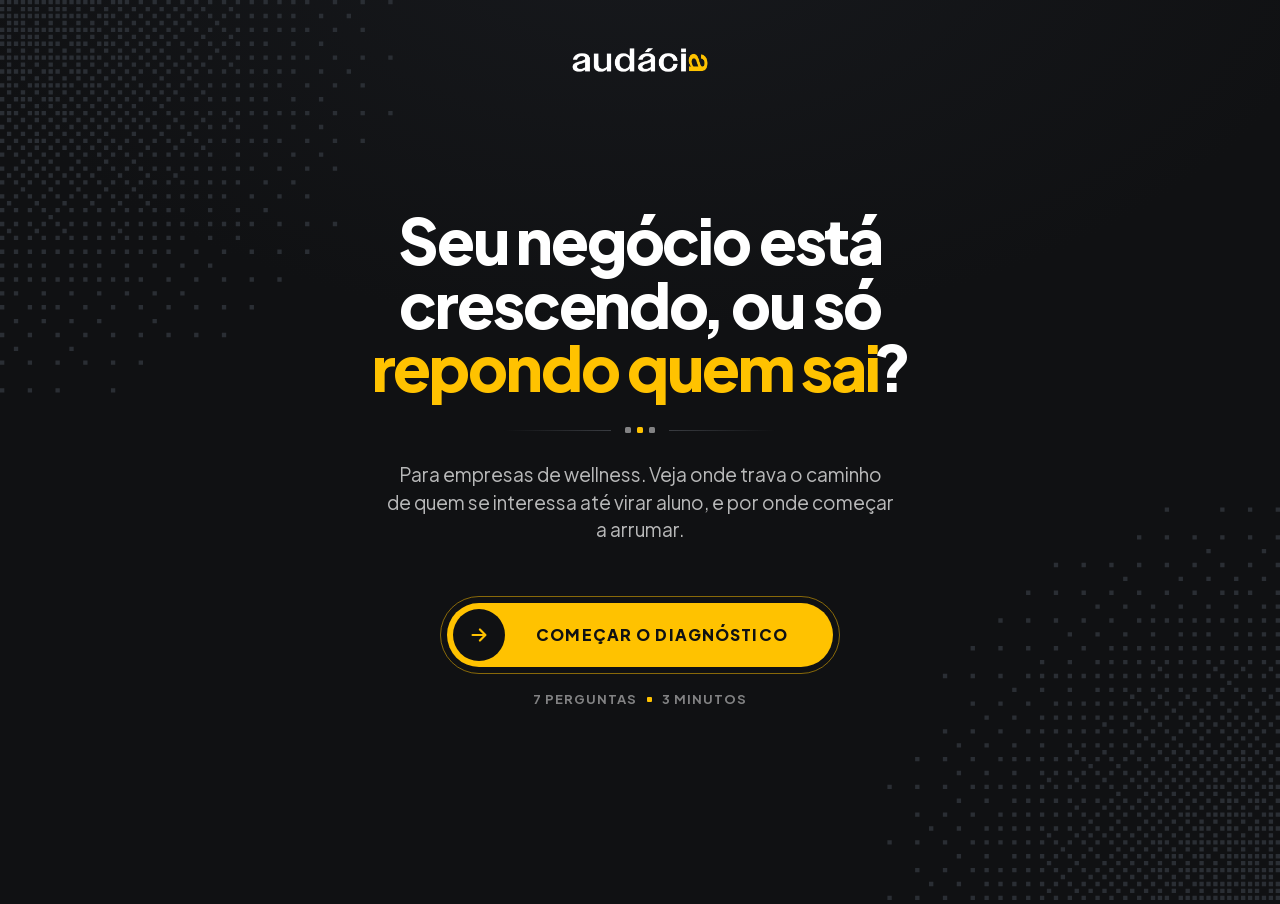
==== commit a99177ec: "Quiz da receita: v3 · 27/10/2026 (wellness)" ====
--- a/diagnostico/index.html
+++ b/diagnostico/index.html
@@ -6,28 +6,28 @@
 <meta name="robots" content="noindex, nofollow">
 <meta name="theme-color" content="#101113">
 <title>Diagnóstico de receita · Audácia</title>
-<meta name="description" content="Não é sobre marketing, não é sobre vendas, é sobre receita. Responda e descubra onde ela trava.">
+<meta name="description" content="Para empresas de wellness. Veja onde trava o caminho de quem se interessa até virar aluno, e por onde começar a arrumar.">
 <meta property="og:type" content="website">
 <meta property="og:locale" content="pt_BR">
 <meta property="og:site_name" content="Audácia">
-<meta property="og:title" content="Veja em 3 minutos onde a sua empresa está deixando dinheiro na mesa.">
-<meta property="og:description" content="Não é sobre marketing, não é sobre vendas, é sobre receita. Responda e descubra onde ela trava.">
+<meta property="og:title" content="Seu negócio está crescendo, ou só repondo quem sai?">
+<meta property="og:description" content="Para empresas de wellness. Veja onde trava o caminho de quem se interessa até virar aluno, e por onde começar a arrumar.">
 <meta property="og:url" content="https://audacia.marketing/diagnostico/">
-<meta property="og:image" content="https://audacia.marketing/diagnostico/og.png?v=39b192f3">
+<meta property="og:image" content="https://audacia.marketing/diagnostico/og.png?v=fb5d21a1">
 <meta property="og:image:width" content="1200">
 <meta property="og:image:height" content="630">
-<meta property="og:image:alt" content="Veja em 3 minutos onde a sua empresa está deixando dinheiro na mesa.">
+<meta property="og:image:alt" content="Seu negócio está crescendo, ou só repondo quem sai?">
 <meta name="twitter:card" content="summary_large_image">
-<meta name="twitter:title" content="Veja em 3 minutos onde a sua empresa está deixando dinheiro na mesa.">
-<meta name="twitter:description" content="Não é sobre marketing, não é sobre vendas, é sobre receita. Responda e descubra onde ela trava.">
-<meta name="twitter:image" content="https://audacia.marketing/diagnostico/og.png?v=39b192f3">
+<meta name="twitter:title" content="Seu negócio está crescendo, ou só repondo quem sai?">
+<meta name="twitter:description" content="Para empresas de wellness. Veja onde trava o caminho de quem se interessa até virar aluno, e por onde começar a arrumar.">
+<meta name="twitter:image" content="https://audacia.marketing/diagnostico/og.png?v=fb5d21a1">
 <!-- ══════════ bloco de medição (gerado pelo montar.mjs a partir do quiz.config.js) ══════════ -->
 <script>window.QUIZ_RUNTIME={servidor:"https://uwsrhlifgdpmkezduimk.supabase.co/functions/v1/audacia-quiz"};window.AUDACIA_TRACKER={endpoint:"https://uwsrhlifgdpmkezduimk.supabase.co/functions/v1/tracker-pixel",key:"531800281d17a03a5f799f5c4f04bb41"};</script>
 <script src="tracker.js" defer></script>
 <!-- ══════════ fim do bloco de medição ══════════ -->
 <link rel="preload" href="fontes/plus-jakarta-sans-latin.woff2" as="font" type="font/woff2" crossorigin>
-<link rel="stylesheet" href="estilo.css?v=fbb54f86">
-<script type="module" src="app.js?v=fbb54f86"></script>
+<link rel="stylesheet" href="estilo.css?v=a554ad07">
+<script type="module" src="app.js?v=a554ad07"></script>
 </head>
 <body>
 <div class="ab-canto ab-canto--topo" aria-hidden="true"></div>
@@ -41,9 +41,9 @@
   <!-- abertura -->
   <section class="tela tela-abertura" data-tela="abertura">
     <div class="abertura-corpo">
-      <h1 class="abertura-titulo" id="abertura-titulo">Veja em 3 minutos onde a sua empresa está deixando <span class="acento">dinheiro na mesa</span><span class="pontuacao">.</span></h1>
+      <h1 class="abertura-titulo" id="abertura-titulo">Seu negócio está crescendo<span class="pontuacao">,</span> ou só <span class="acento">repondo quem sai</span><span class="pontuacao">?</span></h1>
       <div class="ornamento" aria-hidden="true"><i></i><span><b></b><b></b><b></b></span><i></i></div>
-      <p class="abertura-apoio" id="abertura-apoio">Não é sobre marketing, não é sobre vendas, é sobre receita. Responda e descubra onde ela trava.</p>
+      <p class="abertura-apoio" id="abertura-apoio">Para empresas de wellness. Veja onde trava o caminho de quem se interessa até virar aluno, e por onde começar a arrumar.</p>
     </div>
     <div class="abertura-pe">
       <button class="cta" id="comecar" type="button">
@@ -115,6 +115,10 @@
       <p class="rotulo" id="r-rotulo-notas"></p>
       <div class="notas" id="notas"></div>
     </div>
+    <div class="passos" id="passos" hidden>
+      <p class="rotulo" id="r-rotulo-passos"></p>
+      <ol class="passos-lista" id="passos-lista"></ol>
+    </div>
     <div class="video" id="video" hidden></div>
   </section>
 </div>
--- a/diagnostico/estilo.css
+++ b/diagnostico/estilo.css
@@ -446,6 +446,26 @@
   letter-spacing: 0.1em;
   text-transform: uppercase;
 }
+/* 27/10: por onde começar. Filete em vez de caixa, pra não competir com as notas; número amarelo */
+.passos { margin-top: 44px; }
+.passos-lista { list-style: none; margin: 0; padding: 0; counter-reset: passo; }
+.passos-lista li {
+  display: grid;
+  grid-template-columns: 2.5rem 1fr;
+  gap: 12px;
+  padding: 18px 0;
+  border-top: 1px solid var(--borda);
+  color: var(--branco-70);
+  text-wrap: pretty;
+}
+.passos-lista li:last-child { border-bottom: 1px solid var(--borda); }
+.passos-lista li::before {
+  counter-increment: passo;
+  content: counter(passo, decimal-leading-zero);
+  font-weight: 800;
+  color: var(--amarelo);
+  font-variant-numeric: tabular-nums;
+}
 .diagnostico { margin-bottom: 44px; text-align: center; }
 .diagnostico .ornamento { margin-bottom: 26px; }
 .diag-titulo {
@@ -531,6 +551,7 @@
   .tela-resultado { padding-top: 48px; }
   .diag-titulo { font-size: clamp(2.6rem, 1rem + 2.2vw, 3.4rem); }
   .diag-texto { font-size: 1.25rem; }
+  .passos-lista li { font-size: 1.125rem; padding: 20px 0; }
   .video { aspect-ratio: 16 / 9; }
 }
 
